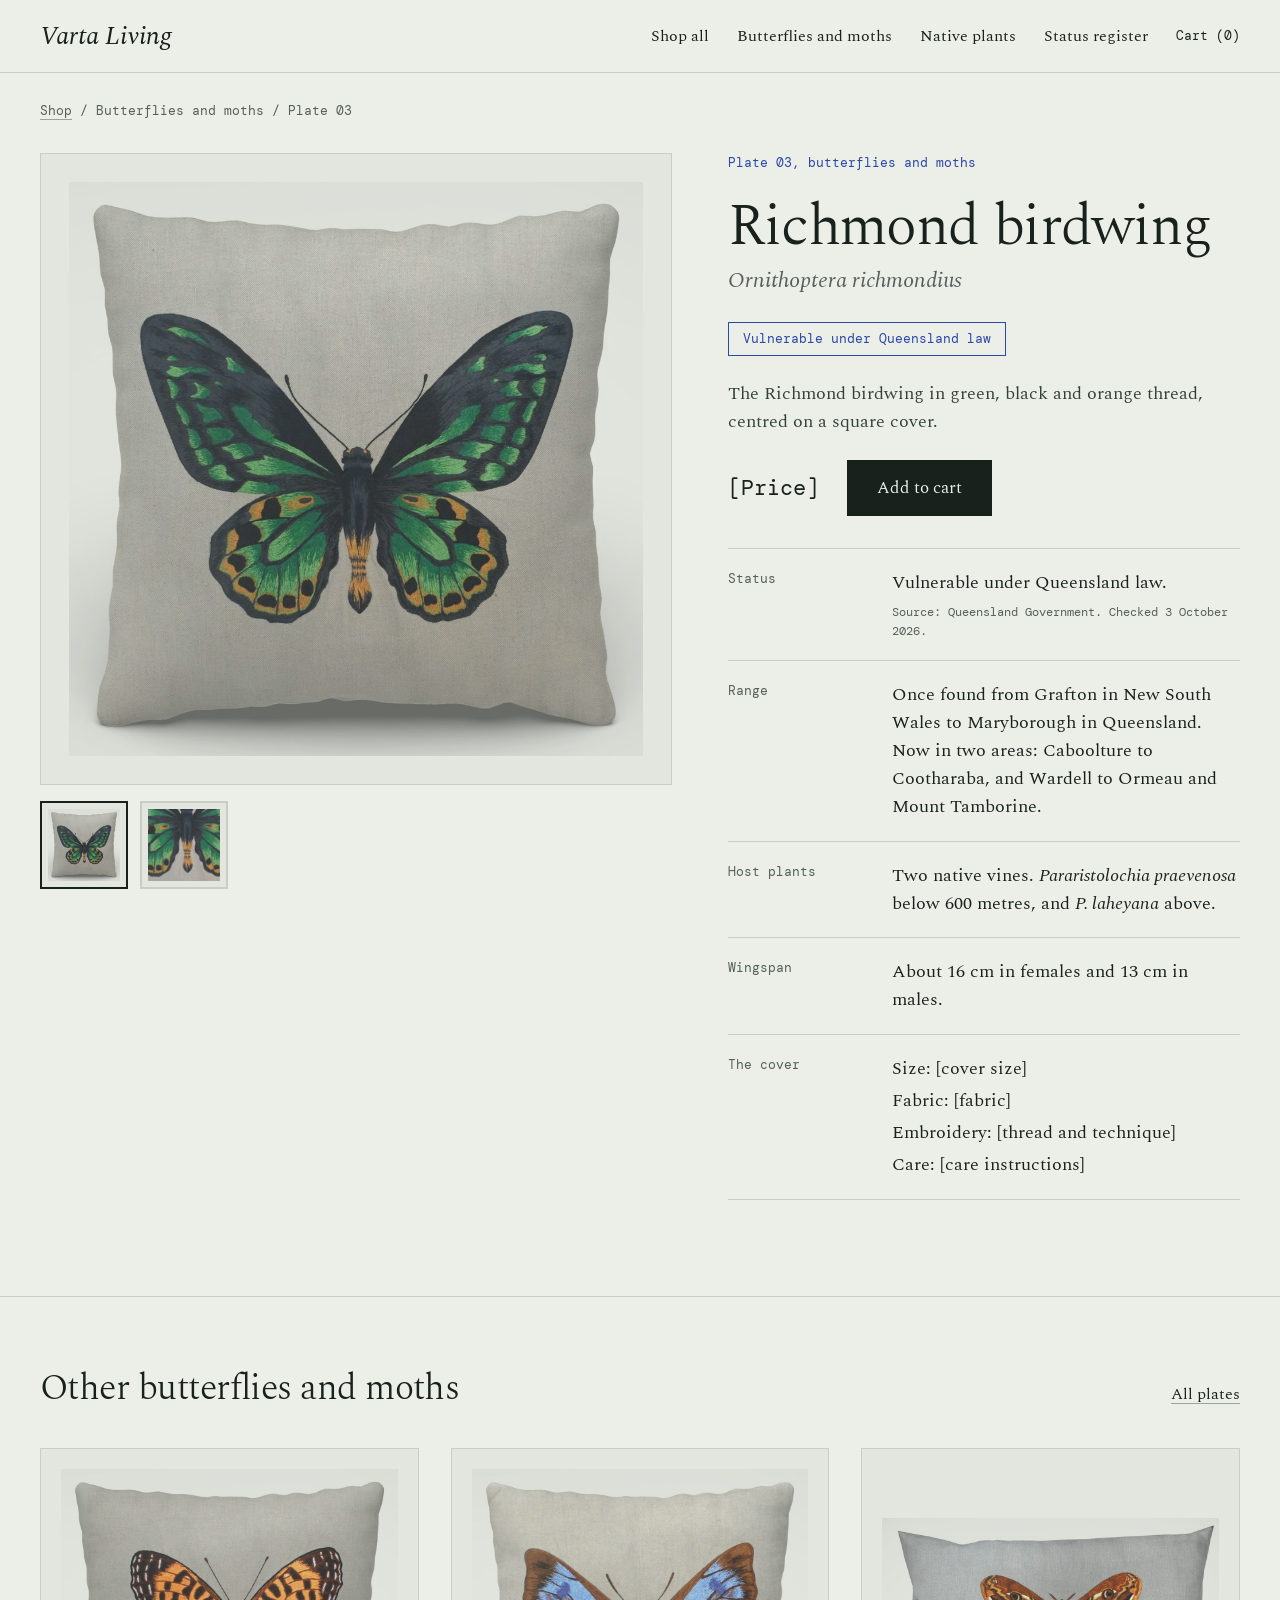
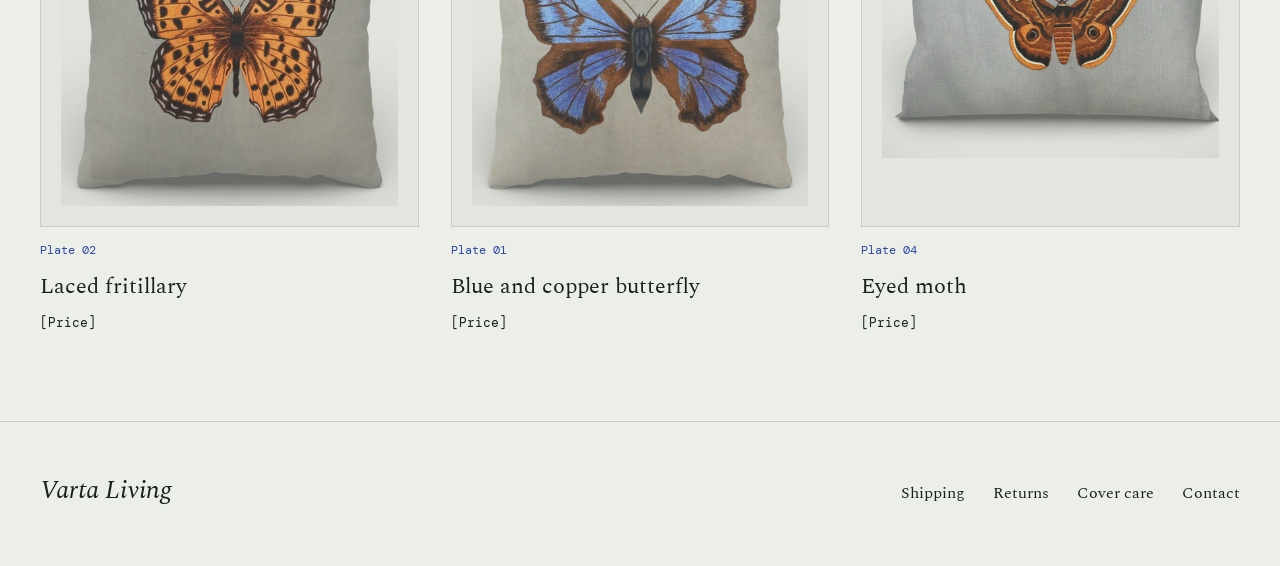
==== richmond-birdwing.html @ 4b895381 "Add static site: home page, Richmond birdwing product page, images and README Co-Authored-By: Claude" ====
<!doctype html>
<html lang="en-AU">
<head>
<meta charset="utf-8">
<meta name="viewport" content="width=device-width, initial-scale=1">
<title>Richmond birdwing cushion cover | Varta Living</title>
<meta name="description" content="Cushion cover embroidered with the Richmond birdwing, Ornithoptera richmondius, listed as vulnerable under Queensland law.">
<link rel="preconnect" href="https://fonts.googleapis.com">
<link rel="preconnect" href="https://fonts.gstatic.com" crossorigin>
<link href="https://fonts.googleapis.com/css2?family=DM+Mono:wght@400;500&family=Spectral:ital,wght@0,300;0,400;0,500;1,300;1,400&display=swap" rel="stylesheet">
<link rel="stylesheet" href="css/styles.css">
</head>
<body id="top">
<a class="skip" href="#main">Skip to content</a>

<header class="topbar">
  <div class="wrap">
    <a class="wordmark" href="index.html">Varta Living</a>
    <nav class="nav" aria-label="Main">
      <a href="index.html#plates">Shop all</a>
      <a href="index.html#plates">Butterflies and moths</a>
      <a href="index.html#plates">Native plants</a>
      <a href="index.html#status">Status register</a>
      <a class="cart" href="#top">Cart (0)</a>
    </nav>
  </div>
</header>

<main id="main">

  <div class="wrap crumbs">
    <a href="index.html#plates">Shop</a> / Butterflies and moths / Plate 03
  </div>

  <section class="product">
    <div class="wrap">

      <div class="gallery">
        <div class="plate large">
          <img id="main-image" src="images/richmond-birdwing.jpg" width="1000" height="1000"
               alt="Cushion cover embroidered with a green and black Richmond birdwing butterfly on natural linen">
        </div>
        <div class="thumbs">
          <button type="button" class="thumb" aria-pressed="true" aria-label="Show the whole cover"
                  data-src="images/richmond-birdwing.jpg"
                  data-alt="Cushion cover embroidered with a green and black Richmond birdwing butterfly on natural linen">
            <img src="images/richmond-birdwing.jpg" alt="" width="88" height="88">
          </button>
          <button type="button" class="thumb cover" aria-pressed="false" aria-label="Show a close view of the hindwing"
                  data-src="images/richmond-birdwing-detail.jpg"
                  data-alt="Close view of the green, black and orange hindwing of the embroidered Richmond birdwing">
            <img src="images/richmond-birdwing-detail.jpg" alt="" width="88" height="88">
          </button>
        </div>
      </div>

      <div class="info">
        <div class="small accent" style="font-size:13px">Plate 03, butterflies and moths</div>
        <div>
          <h1>Richmond birdwing</h1>
          <div class="latin">Ornithoptera richmondius</div>
        </div>
        <div class="chip">Vulnerable under Queensland law</div>
        <p style="margin:0;color:var(--body);max-width:30em">The Richmond birdwing in green, black and orange thread, centred on a square cover.</p>
        <div class="buy">
          <div class="price">[Price]</div>
          <button type="button" class="button">Add to cart</button>
        </div>

        <dl class="facts" style="margin-bottom:0">
          <div class="fact">
            <dt>Status</dt>
            <dd>Vulnerable under Queensland law.
              <span class="source">Source: Queensland Government. Checked 3 October 2026.</span>
            </dd>
          </div>
          <div class="fact">
            <dt>Range</dt>
            <dd>Once found from Grafton in New South Wales to Maryborough in Queensland. Now in two areas: Caboolture to Cootharaba, and Wardell to Ormeau and Mount Tamborine.</dd>
          </div>
          <div class="fact">
            <dt>Host plants</dt>
            <dd>Two native vines. <i>Pararistolochia praevenosa</i> below 600 metres, and <i>P. laheyana</i> above.</dd>
          </div>
          <div class="fact">
            <dt>Wingspan</dt>
            <dd>About 16 cm in females and 13 cm in males.</dd>
          </div>
          <div class="fact">
            <dt>The cover</dt>
            <dd class="placeholder-list">
              <span>Size: [cover size]</span>
              <span>Fabric: [fabric]</span>
              <span>Embroidery: [thread and technique]</span>
              <span>Care: [care instructions]</span>
            </dd>
          </div>
        </dl>
      </div>

    </div>
  </section>

  <section class="section" aria-labelledby="others-title">
    <div class="wrap" style="padding-top:72px;padding-bottom:88px;gap:40px">
      <div class="section-head">
        <h2 id="others-title" style="font-size:36px">Other butterflies and moths</h2>
        <a href="index.html#plates" style="font-size:16px">All plates</a>
      </div>
      <div class="grid" style="grid-template-columns:repeat(auto-fit,minmax(240px,1fr))">
        <div class="card">
          <div class="plate"><img src="images/laced-fritillary.jpg" width="1000" height="1000" loading="lazy" alt="Cushion cover embroidered with an orange and black spotted fritillary butterfly"></div>
          <div class="meta"><span class="accent">Plate 02</span></div>
          <div class="title" style="font-size:22px">Laced fritillary</div>
          <div class="price">[Price]</div>
        </div>
        <div class="card">
          <div class="plate"><img src="images/blue-copper-butterfly.jpg" width="1000" height="1000" loading="lazy" alt="Cushion cover embroidered with a blue and copper butterfly"></div>
          <div class="meta"><span class="accent">Plate 01</span></div>
          <div class="title" style="font-size:22px">Blue and copper butterfly</div>
          <div class="price">[Price]</div>
        </div>
        <div class="card">
          <div class="plate"><img src="images/eyed-moth.jpg" width="1100" height="784" loading="lazy" alt="Lumbar cushion cover embroidered with a brown and orange moth"></div>
          <div class="meta"><span class="accent">Plate 04</span></div>
          <div class="title" style="font-size:22px">Eyed moth</div>
          <div class="price">[Price]</div>
        </div>
      </div>
    </div>
  </section>

</main>

<footer class="footer">
  <div class="wrap" style="padding-top:48px;padding-bottom:56px;align-items:baseline">
    <div class="wordmark">Varta Living</div>
    <ul style="flex-direction:row;flex-wrap:wrap;gap:8px 28px">
      <li><a href="#top">Shipping</a></li>
      <li><a href="#top">Returns</a></li>
      <li><a href="#top">Cover care</a></li>
      <li><a href="#top">Contact</a></li>
    </ul>
  </div>
</footer>

<script src="js/gallery.js"></script>
</body>
</html>
---- css/styles.css ----
:root {
  --ground: #ECEEE8;
  --panel: #E3E6DF;
  --line: #C9CEC4;
  --ink: #18211C;
  --body: #33403A;
  --muted: #55605A;
  --accent: #2C48A8;
  --dark: #18211C;
  --dark-line: #4A5650;
  --dark-muted: #AEB8B0;
  --serif: "Spectral", Georgia, serif;
  --mono: "DM Mono", ui-monospace, Menlo, monospace;
  --wrap: 1280px;
}

* { box-sizing: border-box; }

html { scroll-behavior: smooth; }

body {
  margin: 0;
  background: var(--ground);
  color: var(--ink);
  font-family: var(--serif);
  font-size: 18px;
  line-height: 1.55;
}

img { display: block; max-width: 100%; }

a { color: var(--ink); text-decoration-color: #9AA39B; text-underline-offset: 4px; }
a:hover { color: var(--accent); text-decoration-color: var(--accent); }
a:focus-visible, button:focus-visible { outline: 3px solid var(--accent); outline-offset: 3px; }

.skip {
  position: absolute; left: -9999px; top: 0;
  background: var(--ink); color: var(--ground); padding: 12px 20px; z-index: 10;
}
.skip:focus { left: 0; }

.wrap { max-width: var(--wrap); margin: 0 auto; padding-left: 40px; padding-right: 40px; }

.mono { font-family: var(--mono); }
.label { font-family: var(--mono); font-size: 13px; color: var(--muted); }
.small { font-family: var(--mono); font-size: 12px; }
.accent { color: var(--accent); }
.plain { text-decoration: none; }

/* header */
.topbar { border-bottom: 1px solid var(--line); }
.topbar .wrap {
  min-height: 72px; display: flex; flex-wrap: wrap; align-items: center;
  justify-content: space-between; gap: 12px 32px;
}
.wordmark { font-size: 26px; font-style: italic; text-decoration: none; }
.nav { display: flex; flex-wrap: wrap; gap: 8px 28px; align-items: center; font-size: 16px; }
.nav a { text-decoration: none; }
.nav .cart { font-family: var(--mono); font-size: 13px; }

/* headings */
h1, h2 { margin: 0; font-weight: 300; letter-spacing: -0.02em; }
h1 { font-size: clamp(42px, 6vw, 80px); line-height: 1.02; }
h2 { font-size: 48px; line-height: 1.1; letter-spacing: -0.015em; }

/* plates */
.plate {
  background: var(--panel); border: 1px solid var(--line);
  aspect-ratio: 1 / 1; padding: 20px; display: flex; align-items: center; justify-content: center;
}
.plate img { width: 100%; height: 100%; object-fit: contain; mix-blend-mode: multiply; }
.plate.large { padding: 28px; }

/* buttons */
.button {
  display: inline-block; background: var(--ink); color: var(--ground);
  border: 0; padding: 15px 30px; font: inherit; font-size: 17px; min-height: 48px;
  text-decoration: none; cursor: pointer;
}
.button:hover { background: var(--accent); color: var(--ground); }

/* hero */
.hero .wrap { padding-top: 72px; padding-bottom: 88px; display: flex; flex-wrap: wrap; gap: 56px; align-items: center; }
.hero-text { flex: 1 1 440px; min-width: 0; display: flex; flex-direction: column; gap: 28px; }
.hero-text p { margin: 0; max-width: 30em; color: var(--body); }
.hero-actions { display: flex; flex-wrap: wrap; gap: 20px 28px; align-items: center; font-size: 17px; }
.hero-plate { flex: 1 1 480px; min-width: 0; display: flex; flex-direction: column; gap: 14px; text-decoration: none; }
.caption-row { display: flex; justify-content: space-between; gap: 16px; font-family: var(--mono); font-size: 13px; color: var(--muted); flex-wrap: wrap; }

/* sections */
.section { border-top: 1px solid var(--line); }
.section .wrap { padding-top: 88px; padding-bottom: 96px; display: flex; flex-direction: column; gap: 48px; }
.section-head { display: flex; flex-wrap: wrap; justify-content: space-between; align-items: baseline; gap: 12px 32px; }

.grid { display: grid; grid-template-columns: repeat(auto-fit, minmax(250px, 1fr)); gap: 48px 32px; }
.grid.three { grid-template-columns: repeat(auto-fit, minmax(280px, 1fr)); gap: 40px 32px; }
.card { display: flex; flex-direction: column; gap: 14px; text-decoration: none; color: var(--ink); }
.card .meta { display: flex; justify-content: space-between; font-family: var(--mono); font-size: 12px; color: var(--muted); }
.card .title { font-size: 24px; line-height: 1.15; }
.card .status { font-family: var(--mono); font-size: 12px; color: var(--accent); }
.card .price { font-family: var(--mono); font-size: 13px; }
a.card:hover .title { color: var(--accent); }

/* status band */
.band { background: var(--dark); color: var(--ground); }
.band .wrap { padding-top: 96px; padding-bottom: 96px; display: flex; flex-wrap: wrap; gap: 56px; }
.band-text { flex: 1 1 360px; min-width: 0; display: flex; flex-direction: column; gap: 24px; }
.band-text h2 { font-size: 44px; }
.band-text p { margin: 0; color: #D5DBD6; max-width: 28em; }
.band .label { color: var(--dark-muted); }
.register { flex: 1.4 1 520px; min-width: 0; display: flex; flex-direction: column; }
.row { border-top: 1px solid var(--dark-line); padding: 28px 0; display: flex; flex-wrap: wrap; gap: 12px 32px; }
.row:last-child { border-bottom: 1px solid var(--dark-line); }
.row .name { flex: 1 1 200px; }
.row .name strong { display: block; font-weight: 400; font-size: 26px; line-height: 1.2; }
.row .name em { color: var(--dark-muted); }
.row .what { flex: 2 1 300px; display: flex; flex-direction: column; gap: 8px; }
.row .source { font-family: var(--mono); font-size: 12px; color: var(--dark-muted); }

/* close up */
.figure { display: flex; flex-direction: column; gap: 14px; margin: 0; }
.figure .frame { background: var(--panel); border: 1px solid var(--line); aspect-ratio: 4 / 3; overflow: hidden; }
.figure .frame img { width: 100%; height: 100%; object-fit: cover; }
.figure p { margin: 0; color: var(--body); }

/* footer */
.footer { border-top: 1px solid var(--line); }
.footer .wrap { padding-top: 56px; padding-bottom: 64px; display: flex; flex-wrap: wrap; gap: 40px 64px; justify-content: space-between; }
.footer .about { flex: 1 1 260px; display: flex; flex-direction: column; gap: 12px; }
.footer .about p { margin: 0; color: var(--muted); font-size: 16px; max-width: 22em; }
.footer ul { list-style: none; margin: 0; padding: 0; display: flex; flex-direction: column; gap: 8px; font-size: 16px; }
.footer ul a { text-decoration: none; }

/* product page */
.crumbs { padding-top: 28px; font-family: var(--mono); font-size: 13px; color: var(--muted); }
.crumbs a { color: var(--muted); }
.product .wrap { padding-top: 32px; padding-bottom: 96px; display: flex; flex-wrap: wrap; gap: 56px; align-items: flex-start; }
.gallery { flex: 1 1 520px; min-width: 0; display: flex; flex-direction: column; gap: 16px; }
.thumbs { display: flex; gap: 12px; }
.thumb {
  width: 88px; height: 88px; padding: 6px; background: var(--panel);
  border: 2px solid var(--line); cursor: pointer; overflow: hidden;
}
.thumb img { width: 100%; height: 100%; object-fit: contain; mix-blend-mode: multiply; }
.thumb.cover img { object-fit: cover; mix-blend-mode: normal; }
.thumb[aria-pressed="true"] { border-color: var(--ink); }
.info { flex: 1 1 400px; min-width: 0; display: flex; flex-direction: column; gap: 24px; }
.info h1 { font-size: clamp(38px, 4.5vw, 60px); line-height: 1.05; }
.latin { font-style: italic; font-size: 22px; color: var(--muted); margin-top: 6px; }
.chip { align-self: flex-start; border: 1px solid var(--accent); color: var(--accent); padding: 6px 14px; font-family: var(--mono); font-size: 13px; }
.buy { display: flex; flex-wrap: wrap; align-items: center; gap: 20px 28px; }
.buy .price { font-family: var(--mono); font-size: 22px; }
.facts { border-top: 1px solid var(--line); margin-top: 8px; }
.fact { display: flex; flex-wrap: wrap; gap: 6px 24px; padding: 20px 0; border-bottom: 1px solid var(--line); }
.fact dt { flex: 0 0 140px; font-family: var(--mono); font-size: 13px; color: var(--muted); }
.fact dd { flex: 1 1 240px; margin: 0; }
.fact dd .source { display: block; margin-top: 6px; font-family: var(--mono); font-size: 12px; color: var(--muted); }
.placeholder-list { display: flex; flex-direction: column; gap: 4px; }

@media (max-width: 640px) {
  .wrap { padding-left: 20px; padding-right: 20px; }
  h2 { font-size: 36px; }
  .hero .wrap { padding-top: 40px; padding-bottom: 56px; }
  .section .wrap, .band .wrap { padding-top: 56px; padding-bottom: 64px; }
  .band-text h2 { font-size: 34px; }
}
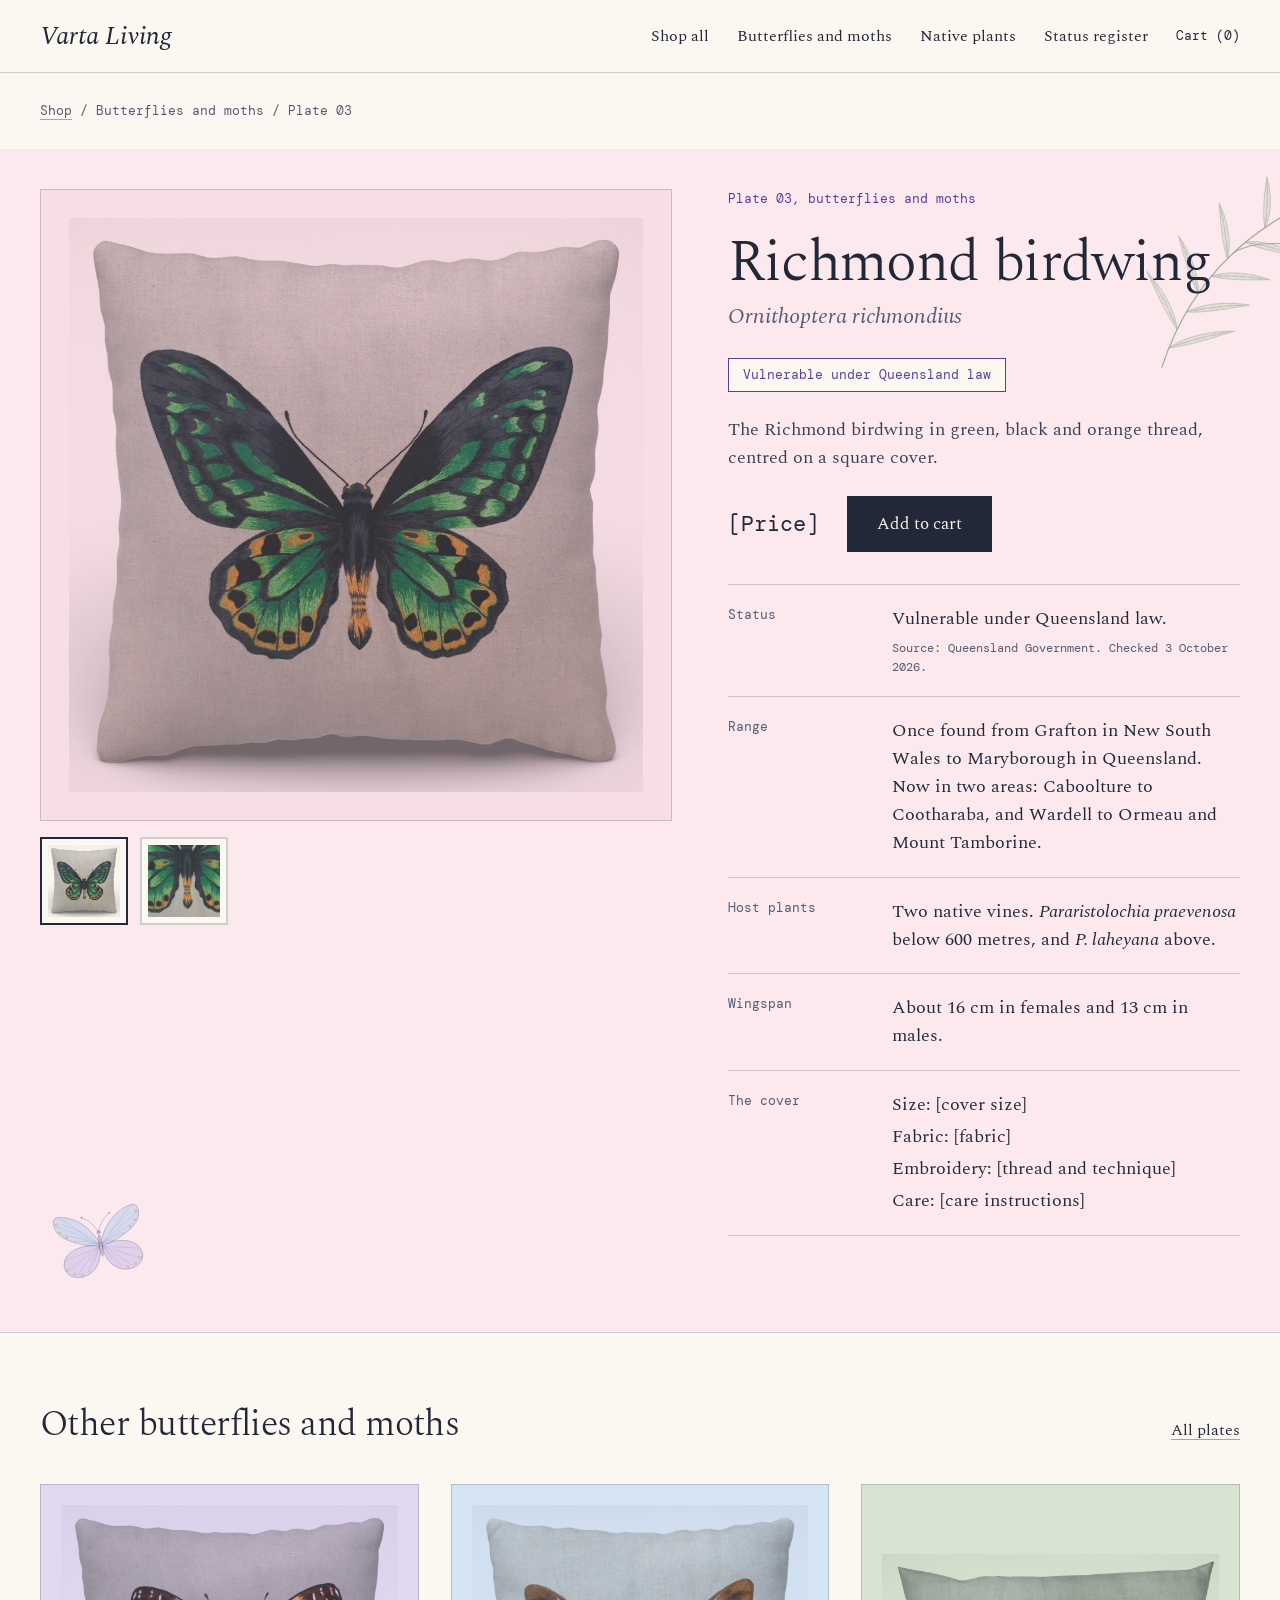
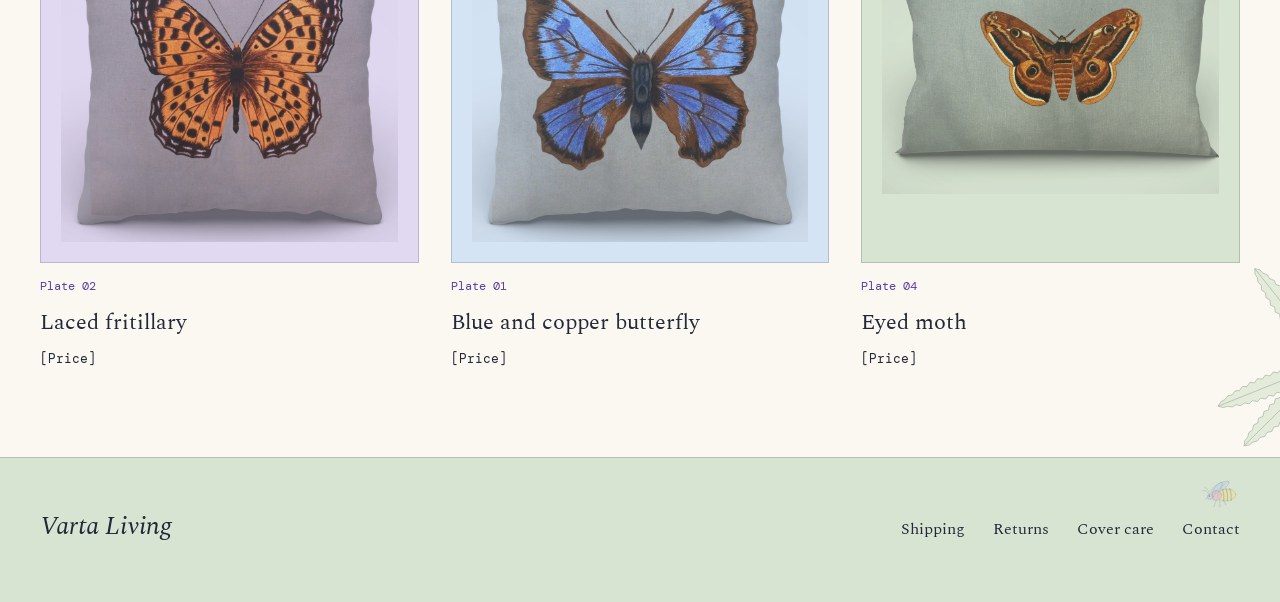
==== commit 9e17dcaf: "Restyle with pastel palette and botanical line drawings as backgrounds Co-Authored-By: Claude Sonnet" ====
--- a/richmond-birdwing.html
+++ b/richmond-birdwing.html
@@ -33,10 +33,12 @@
   </div>
 
   <section class="product">
+  <img class="deco d-a" src="images/botanical/grevillea.svg" alt="" aria-hidden="true">
+  <img class="deco d-b" src="images/botanical/butterfly-blue.svg" alt="" aria-hidden="true">
     <div class="wrap">
 
       <div class="gallery">
-        <div class="plate large">
+        <div class="plate large tint-pink">
           <img id="main-image" src="images/richmond-birdwing.jpg" width="1000" height="1000"
                alt="Cushion cover embroidered with a green and black Richmond birdwing butterfly on natural linen">
         </div>
@@ -101,7 +103,8 @@
     </div>
   </section>
 
-  <section class="section" aria-labelledby="others-title">
+  <section class="section related" aria-labelledby="others-title">
+  <img class="deco d-a" src="images/botanical/banksia.svg" alt="" aria-hidden="true">
     <div class="wrap" style="padding-top:72px;padding-bottom:88px;gap:40px">
       <div class="section-head">
         <h2 id="others-title" style="font-size:36px">Other butterflies and moths</h2>
@@ -109,19 +112,19 @@
       </div>
       <div class="grid" style="grid-template-columns:repeat(auto-fit,minmax(240px,1fr))">
         <div class="card">
-          <div class="plate"><img src="images/laced-fritillary.jpg" width="1000" height="1000" loading="lazy" alt="Cushion cover embroidered with an orange and black spotted fritillary butterfly"></div>
+          <div class="plate tint-violet"><img src="images/laced-fritillary.jpg" width="1000" height="1000" loading="lazy" alt="Cushion cover embroidered with an orange and black spotted fritillary butterfly"></div>
           <div class="meta"><span class="accent">Plate 02</span></div>
           <div class="title" style="font-size:22px">Laced fritillary</div>
           <div class="price">[Price]</div>
         </div>
         <div class="card">
-          <div class="plate"><img src="images/blue-copper-butterfly.jpg" width="1000" height="1000" loading="lazy" alt="Cushion cover embroidered with a blue and copper butterfly"></div>
+          <div class="plate tint-blue"><img src="images/blue-copper-butterfly.jpg" width="1000" height="1000" loading="lazy" alt="Cushion cover embroidered with a blue and copper butterfly"></div>
           <div class="meta"><span class="accent">Plate 01</span></div>
           <div class="title" style="font-size:22px">Blue and copper butterfly</div>
           <div class="price">[Price]</div>
         </div>
         <div class="card">
-          <div class="plate"><img src="images/eyed-moth.jpg" width="1100" height="784" loading="lazy" alt="Lumbar cushion cover embroidered with a brown and orange moth"></div>
+          <div class="plate tint-sage"><img src="images/eyed-moth.jpg" width="1100" height="784" loading="lazy" alt="Lumbar cushion cover embroidered with a brown and orange moth"></div>
           <div class="meta"><span class="accent">Plate 04</span></div>
           <div class="title" style="font-size:22px">Eyed moth</div>
           <div class="price">[Price]</div>
@@ -133,6 +136,7 @@
 </main>
 
 <footer class="footer">
+  <img class="deco d-a" src="images/botanical/bee.svg" alt="" aria-hidden="true">
   <div class="wrap" style="padding-top:48px;padding-bottom:56px;align-items:baseline">
     <div class="wordmark">Varta Living</div>
     <ul style="flex-direction:row;flex-wrap:wrap;gap:8px 28px">
--- a/css/styles.css
+++ b/css/styles.css
@@ -1,14 +1,17 @@
 :root {
-  --ground: #ECEEE8;
-  --panel: #E3E6DF;
-  --line: #C9CEC4;
-  --ink: #18211C;
-  --body: #33403A;
-  --muted: #55605A;
-  --accent: #2C48A8;
-  --dark: #18211C;
-  --dark-line: #4A5650;
-  --dark-muted: #AEB8B0;
+  --cream: #FBF7F1;
+  --pink: #F7DDE5;
+  --pink-soft: #FBE9EE;
+  --sage: #D8E4D2;
+  --chartreuse: #EAF0BC;
+  --blue: #D5E4F5;
+  --violet: #E1D8F2;
+  --yellow: #FAF1BE;
+  --ink: #232838;
+  --body: #3A4054;
+  --muted: #565C72;
+  --accent: #5B3FA0;
+  --line: rgba(35, 40, 56, 0.2);
   --serif: "Spectral", Georgia, serif;
   --mono: "DM Mono", ui-monospace, Menlo, monospace;
   --wrap: 1280px;
@@ -20,7 +23,7 @@
 
 body {
   margin: 0;
-  background: var(--ground);
+  background: var(--cream);
   color: var(--ink);
   font-family: var(--serif);
   font-size: 18px;
@@ -29,26 +32,28 @@
 
 img { display: block; max-width: 100%; }
 
-a { color: var(--ink); text-decoration-color: #9AA39B; text-underline-offset: 4px; }
+a { color: var(--ink); text-decoration-color: rgba(35, 40, 56, 0.4); text-underline-offset: 4px; }
 a:hover { color: var(--accent); text-decoration-color: var(--accent); }
 a:focus-visible, button:focus-visible { outline: 3px solid var(--accent); outline-offset: 3px; }
 
 .skip {
   position: absolute; left: -9999px; top: 0;
-  background: var(--ink); color: var(--ground); padding: 12px 20px; z-index: 10;
+  background: var(--ink); color: var(--cream); padding: 12px 20px; z-index: 10;
 }
 .skip:focus { left: 0; }
 
-.wrap { max-width: var(--wrap); margin: 0 auto; padding-left: 40px; padding-right: 40px; }
-
-.mono { font-family: var(--mono); }
+.wrap { position: relative; z-index: 1; max-width: var(--wrap); margin: 0 auto; padding-left: 40px; padding-right: 40px; }
+
 .label { font-family: var(--mono); font-size: 13px; color: var(--muted); }
 .small { font-family: var(--mono); font-size: 12px; }
 .accent { color: var(--accent); }
-.plain { text-decoration: none; }
+
+/* botanical drawings used as backgrounds */
+.hero, .section, .band, .close, .footer, .product { position: relative; overflow: hidden; isolation: isolate; }
+.deco { position: absolute; z-index: 0; pointer-events: none; user-select: none; height: auto; opacity: 0.75; }
 
 /* header */
-.topbar { border-bottom: 1px solid var(--line); }
+.topbar { background: var(--cream); border-bottom: 1px solid var(--line); }
 .topbar .wrap {
   min-height: 72px; display: flex; flex-wrap: wrap; align-items: center;
   justify-content: space-between; gap: 12px 32px;
@@ -63,29 +68,40 @@
 h1 { font-size: clamp(42px, 6vw, 80px); line-height: 1.02; }
 h2 { font-size: 48px; line-height: 1.1; letter-spacing: -0.015em; }
 
-/* plates */
+/* plates: each sits on its own pastel */
 .plate {
-  background: var(--panel); border: 1px solid var(--line);
+  background: var(--cream); border: 1px solid var(--line);
   aspect-ratio: 1 / 1; padding: 20px; display: flex; align-items: center; justify-content: center;
 }
 .plate img { width: 100%; height: 100%; object-fit: contain; mix-blend-mode: multiply; }
 .plate.large { padding: 28px; }
+.tint-pink { background: var(--pink); }
+.tint-sage { background: var(--sage); }
+.tint-blue { background: var(--blue); }
+.tint-violet { background: var(--violet); }
+.tint-yellow { background: var(--yellow); }
+.tint-chartreuse { background: var(--chartreuse); }
 
 /* buttons */
 .button {
-  display: inline-block; background: var(--ink); color: var(--ground);
+  display: inline-block; background: var(--ink); color: var(--cream);
   border: 0; padding: 15px 30px; font: inherit; font-size: 17px; min-height: 48px;
   text-decoration: none; cursor: pointer;
 }
-.button:hover { background: var(--accent); color: var(--ground); }
+.button:hover { background: var(--accent); color: var(--cream); }
 
 /* hero */
+.hero { background: var(--pink); }
 .hero .wrap { padding-top: 72px; padding-bottom: 88px; display: flex; flex-wrap: wrap; gap: 56px; align-items: center; }
 .hero-text { flex: 1 1 440px; min-width: 0; display: flex; flex-direction: column; gap: 28px; }
 .hero-text p { margin: 0; max-width: 30em; color: var(--body); }
 .hero-actions { display: flex; flex-wrap: wrap; gap: 20px 28px; align-items: center; font-size: 17px; }
 .hero-plate { flex: 1 1 480px; min-width: 0; display: flex; flex-direction: column; gap: 14px; text-decoration: none; }
 .caption-row { display: flex; justify-content: space-between; gap: 16px; font-family: var(--mono); font-size: 13px; color: var(--muted); flex-wrap: wrap; }
+
+.hero .d-a { width: 440px; right: -90px; top: -80px; transform: rotate(10deg); }
+.hero .d-b { width: 380px; left: -130px; bottom: -150px; transform: rotate(-14deg); opacity: 0.6; }
+.hero .d-c { width: 100px; left: 2%; bottom: 10px; transform: rotate(-12deg); }
 
 /* sections */
 .section { border-top: 1px solid var(--line); }
@@ -101,44 +117,58 @@
 .card .price { font-family: var(--mono); font-size: 13px; }
 a.card:hover .title { color: var(--accent); }
 
+.plates .d-a { width: 340px; left: -120px; top: 60px; transform: rotate(8deg); opacity: 0.6; }
+.plates .d-b { width: 380px; right: -130px; bottom: 30px; transform: rotate(-10deg); opacity: 0.6; }
+.plates .d-c { width: 90px; right: 2%; top: 8px; transform: rotate(8deg); }
+
 /* status band */
-.band { background: var(--dark); color: var(--ground); }
+.band { background: var(--violet); }
 .band .wrap { padding-top: 96px; padding-bottom: 96px; display: flex; flex-wrap: wrap; gap: 56px; }
 .band-text { flex: 1 1 360px; min-width: 0; display: flex; flex-direction: column; gap: 24px; }
 .band-text h2 { font-size: 44px; }
-.band-text p { margin: 0; color: #D5DBD6; max-width: 28em; }
-.band .label { color: var(--dark-muted); }
+.band-text p { margin: 0; color: var(--body); max-width: 28em; }
 .register { flex: 1.4 1 520px; min-width: 0; display: flex; flex-direction: column; }
-.row { border-top: 1px solid var(--dark-line); padding: 28px 0; display: flex; flex-wrap: wrap; gap: 12px 32px; }
-.row:last-child { border-bottom: 1px solid var(--dark-line); }
+.row { border-top: 1px solid rgba(35, 40, 56, 0.28); padding: 28px 0; display: flex; flex-wrap: wrap; gap: 12px 32px; }
+.row:last-child { border-bottom: 1px solid rgba(35, 40, 56, 0.28); }
 .row .name { flex: 1 1 200px; }
 .row .name strong { display: block; font-weight: 400; font-size: 26px; line-height: 1.2; }
-.row .name em { color: var(--dark-muted); }
+.row .name em { color: var(--muted); }
 .row .what { flex: 2 1 300px; display: flex; flex-direction: column; gap: 8px; }
-.row .source { font-family: var(--mono); font-size: 12px; color: var(--dark-muted); }
+.row .source { font-family: var(--mono); font-size: 12px; color: var(--muted); }
+
+.band .d-a { width: 105px; right: 3%; top: 8px; transform: rotate(14deg); }
+.band .d-b { width: 100px; left: 2%; bottom: 8px; transform: rotate(-8deg); }
 
 /* close up */
+.close { background: var(--chartreuse); }
+.close .wrap { padding-top: 96px; padding-bottom: 96px; display: flex; flex-direction: column; gap: 48px; }
 .figure { display: flex; flex-direction: column; gap: 14px; margin: 0; }
-.figure .frame { background: var(--panel); border: 1px solid var(--line); aspect-ratio: 4 / 3; overflow: hidden; }
+.figure .frame { background: var(--cream); border: 1px solid var(--line); aspect-ratio: 4 / 3; overflow: hidden; }
 .figure .frame img { width: 100%; height: 100%; object-fit: cover; }
 .figure p { margin: 0; color: var(--body); }
 
+.close .d-a { width: 340px; right: -90px; top: -70px; transform: rotate(16deg); opacity: 0.6; }
+.close .d-b { width: 380px; left: -130px; bottom: -130px; transform: rotate(-14deg); opacity: 0.6; }
+.close .d-c { width: 80px; right: 3%; bottom: 6px; transform: rotate(10deg); }
+
 /* footer */
-.footer { border-top: 1px solid var(--line); }
+.footer { background: var(--sage); border-top: 1px solid var(--line); }
 .footer .wrap { padding-top: 56px; padding-bottom: 64px; display: flex; flex-wrap: wrap; gap: 40px 64px; justify-content: space-between; }
 .footer .about { flex: 1 1 260px; display: flex; flex-direction: column; gap: 12px; }
-.footer .about p { margin: 0; color: var(--muted); font-size: 16px; max-width: 22em; }
+.footer .about p { margin: 0; color: var(--body); font-size: 16px; max-width: 22em; }
 .footer ul { list-style: none; margin: 0; padding: 0; display: flex; flex-direction: column; gap: 8px; font-size: 16px; }
 .footer ul a { text-decoration: none; }
+.footer .d-a { width: 70px; right: 2%; top: 4px; transform: rotate(-6deg); opacity: 0.6; }
 
 /* product page */
 .crumbs { padding-top: 28px; font-family: var(--mono); font-size: 13px; color: var(--muted); }
 .crumbs a { color: var(--muted); }
-.product .wrap { padding-top: 32px; padding-bottom: 96px; display: flex; flex-wrap: wrap; gap: 56px; align-items: flex-start; }
+.product { background: var(--pink-soft); margin-top: 28px; }
+.product .wrap { padding-top: 40px; padding-bottom: 96px; display: flex; flex-wrap: wrap; gap: 56px; align-items: flex-start; }
 .gallery { flex: 1 1 520px; min-width: 0; display: flex; flex-direction: column; gap: 16px; }
 .thumbs { display: flex; gap: 12px; }
 .thumb {
-  width: 88px; height: 88px; padding: 6px; background: var(--panel);
+  width: 88px; height: 88px; padding: 6px; background: var(--cream);
   border: 2px solid var(--line); cursor: pointer; overflow: hidden;
 }
 .thumb img { width: 100%; height: 100%; object-fit: contain; mix-blend-mode: multiply; }
@@ -147,20 +177,29 @@
 .info { flex: 1 1 400px; min-width: 0; display: flex; flex-direction: column; gap: 24px; }
 .info h1 { font-size: clamp(38px, 4.5vw, 60px); line-height: 1.05; }
 .latin { font-style: italic; font-size: 22px; color: var(--muted); margin-top: 6px; }
-.chip { align-self: flex-start; border: 1px solid var(--accent); color: var(--accent); padding: 6px 14px; font-family: var(--mono); font-size: 13px; }
+.chip { align-self: flex-start; border: 1px solid var(--accent); color: var(--accent); background: var(--cream); padding: 6px 14px; font-family: var(--mono); font-size: 13px; }
 .buy { display: flex; flex-wrap: wrap; align-items: center; gap: 20px 28px; }
 .buy .price { font-family: var(--mono); font-size: 22px; }
-.facts { border-top: 1px solid var(--line); margin-top: 8px; }
+.facts { border-top: 1px solid var(--line); margin: 8px 0 0; }
 .fact { display: flex; flex-wrap: wrap; gap: 6px 24px; padding: 20px 0; border-bottom: 1px solid var(--line); }
 .fact dt { flex: 0 0 140px; font-family: var(--mono); font-size: 13px; color: var(--muted); }
 .fact dd { flex: 1 1 240px; margin: 0; }
 .fact dd .source { display: block; margin-top: 6px; font-family: var(--mono); font-size: 12px; color: var(--muted); }
 .placeholder-list { display: flex; flex-direction: column; gap: 4px; }
 
+.product .d-a { width: 260px; right: -130px; top: -50px; transform: rotate(24deg); opacity: 0.5; }
+.product .d-b { width: 150px; left: 2%; bottom: 18px; transform: rotate(-10deg); }
+.related .d-a { width: 300px; right: -190px; bottom: -40px; transform: rotate(-8deg); opacity: 0.5; }
+
+@media (max-width: 760px) {
+  .deco { opacity: 0.35; max-width: 200px; }
+  .hero .d-c, .plates .d-c { display: none; }
+}
+
 @media (max-width: 640px) {
   .wrap { padding-left: 20px; padding-right: 20px; }
   h2 { font-size: 36px; }
   .hero .wrap { padding-top: 40px; padding-bottom: 56px; }
-  .section .wrap, .band .wrap { padding-top: 56px; padding-bottom: 64px; }
+  .section .wrap, .band .wrap, .close .wrap { padding-top: 56px; padding-bottom: 64px; }
   .band-text h2 { font-size: 34px; }
 }
